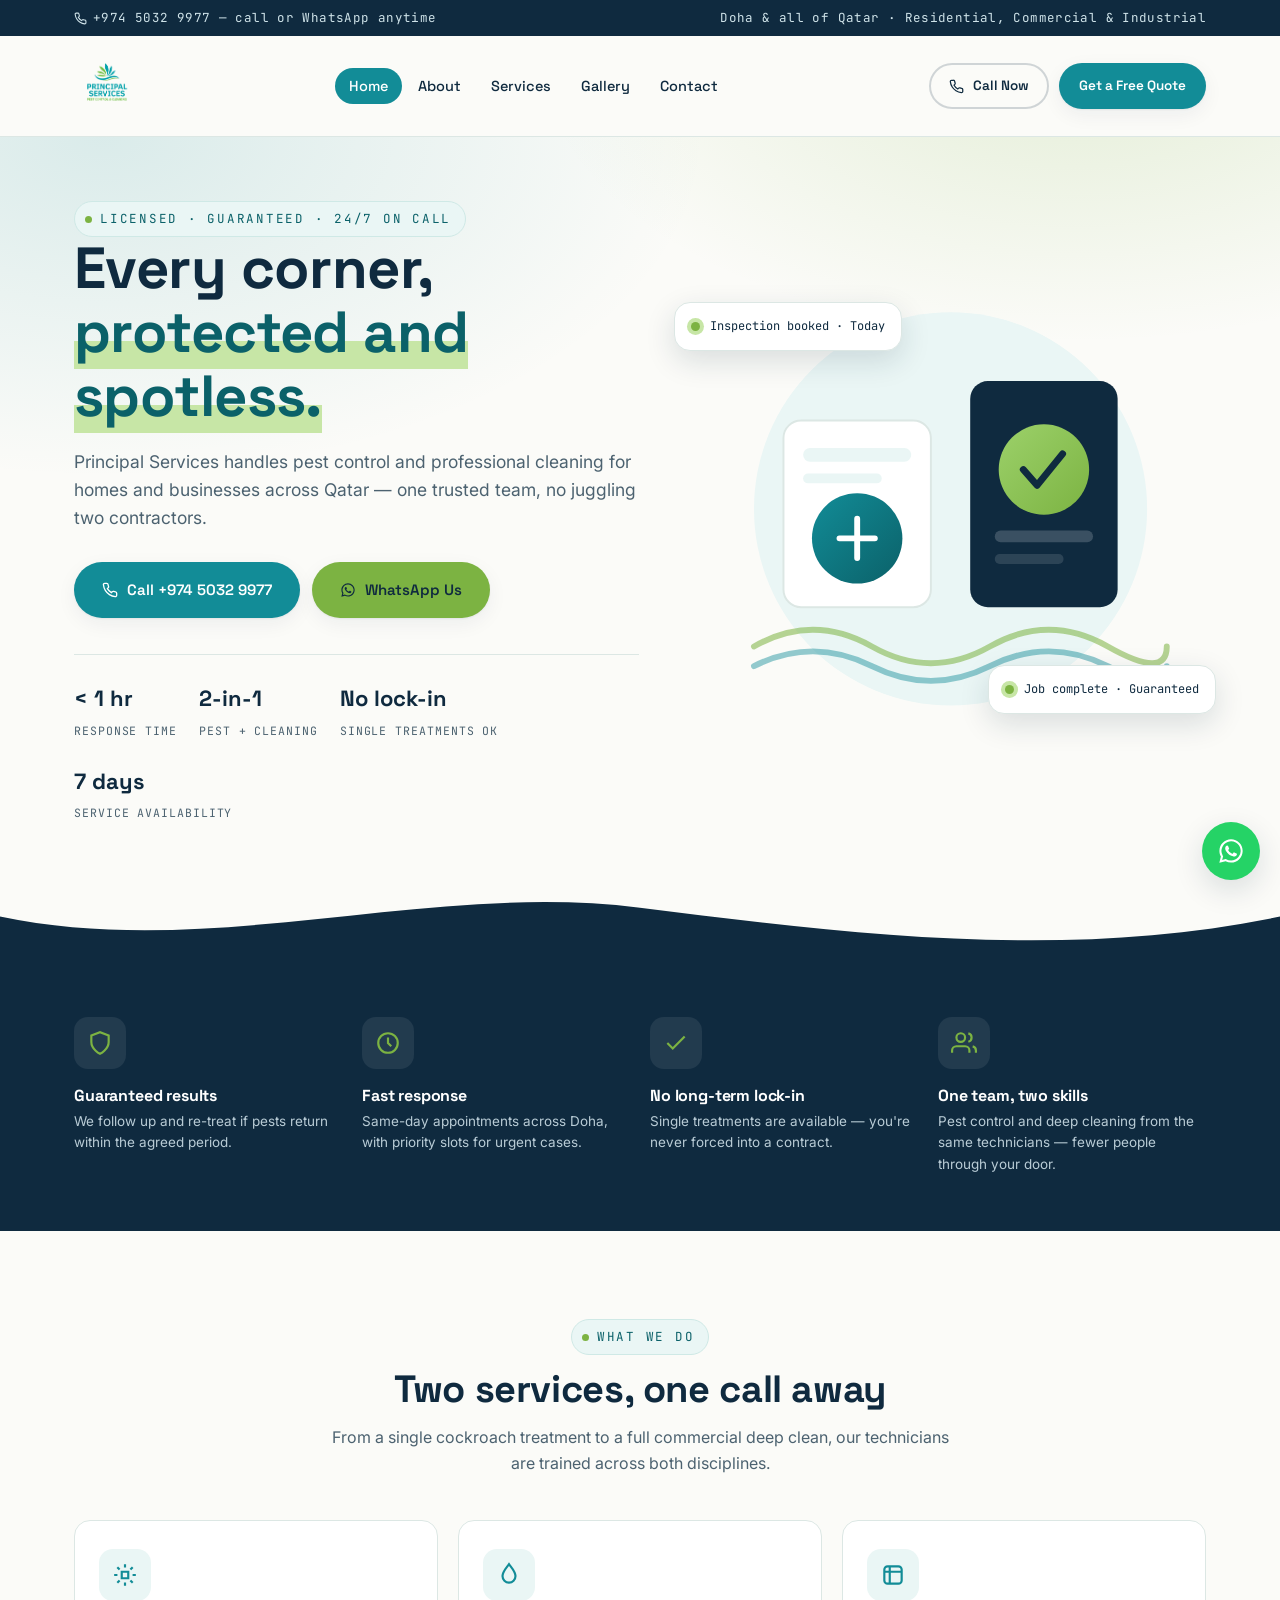
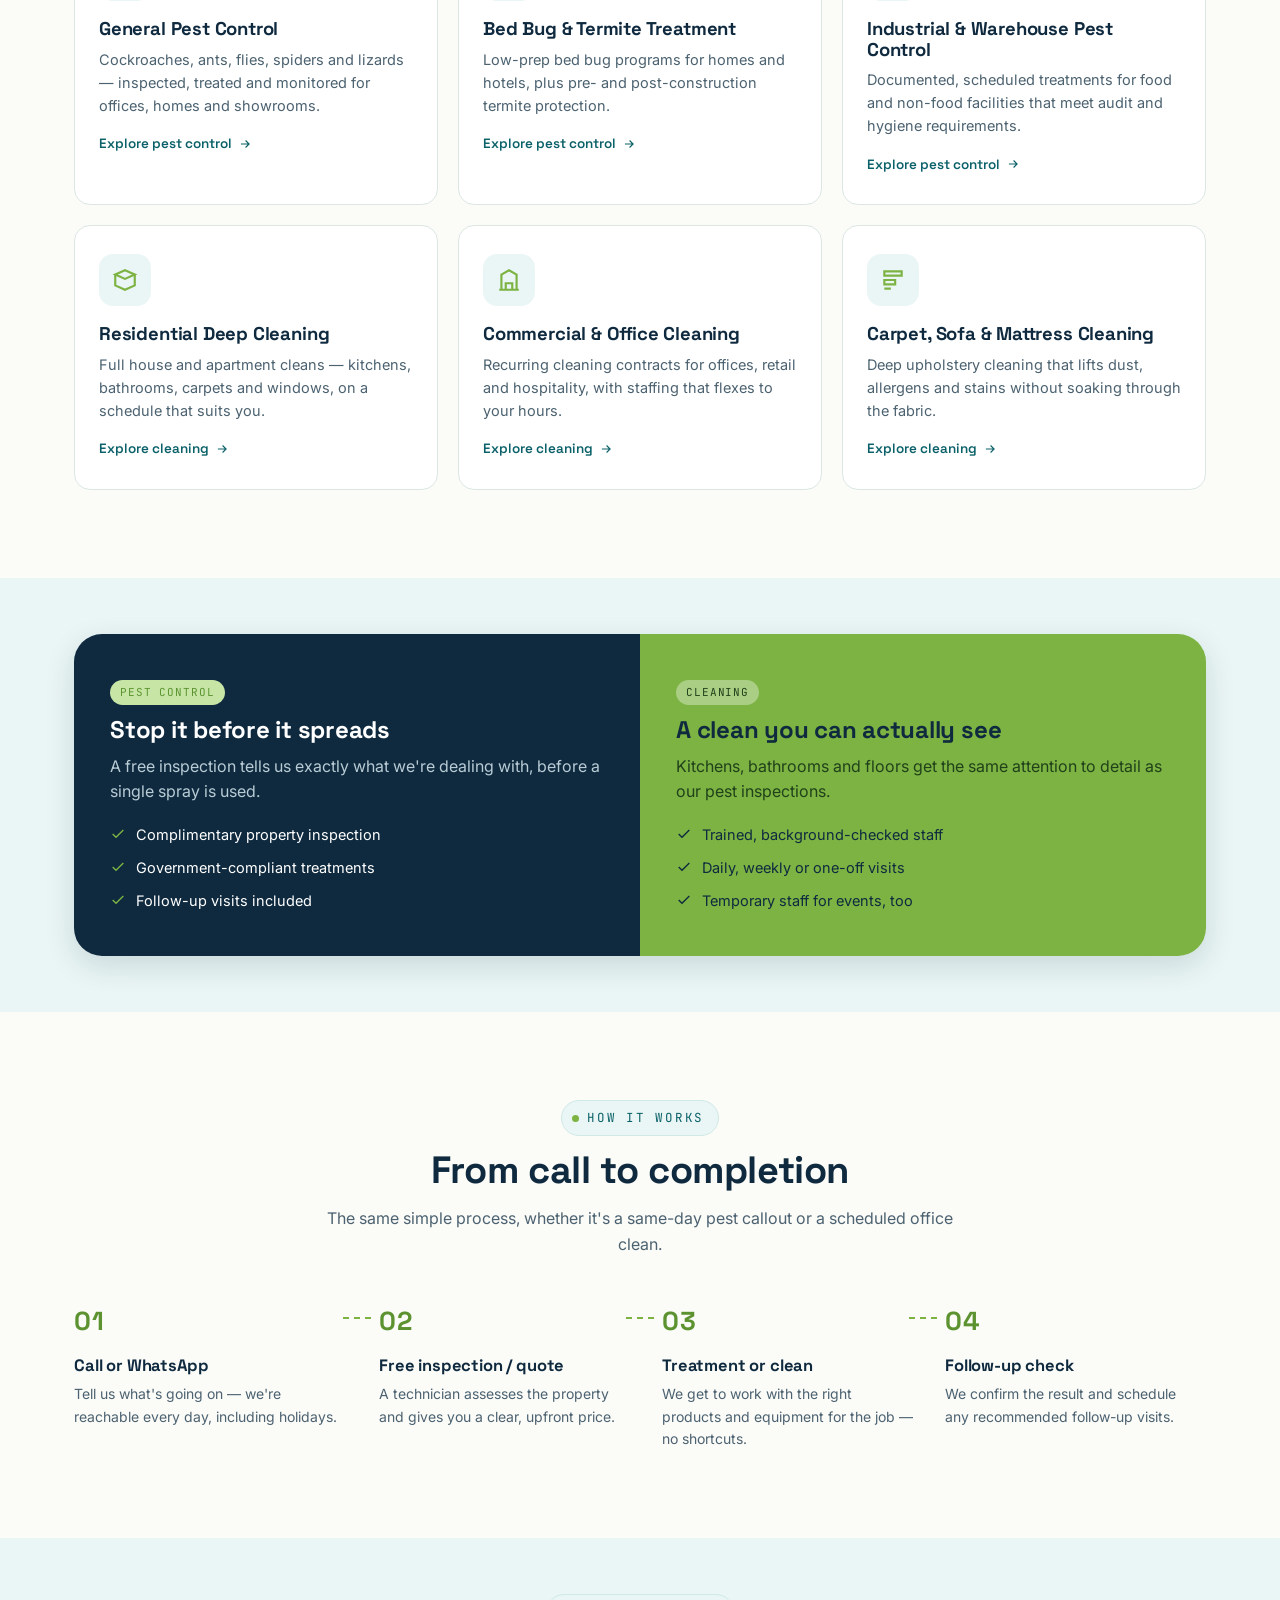
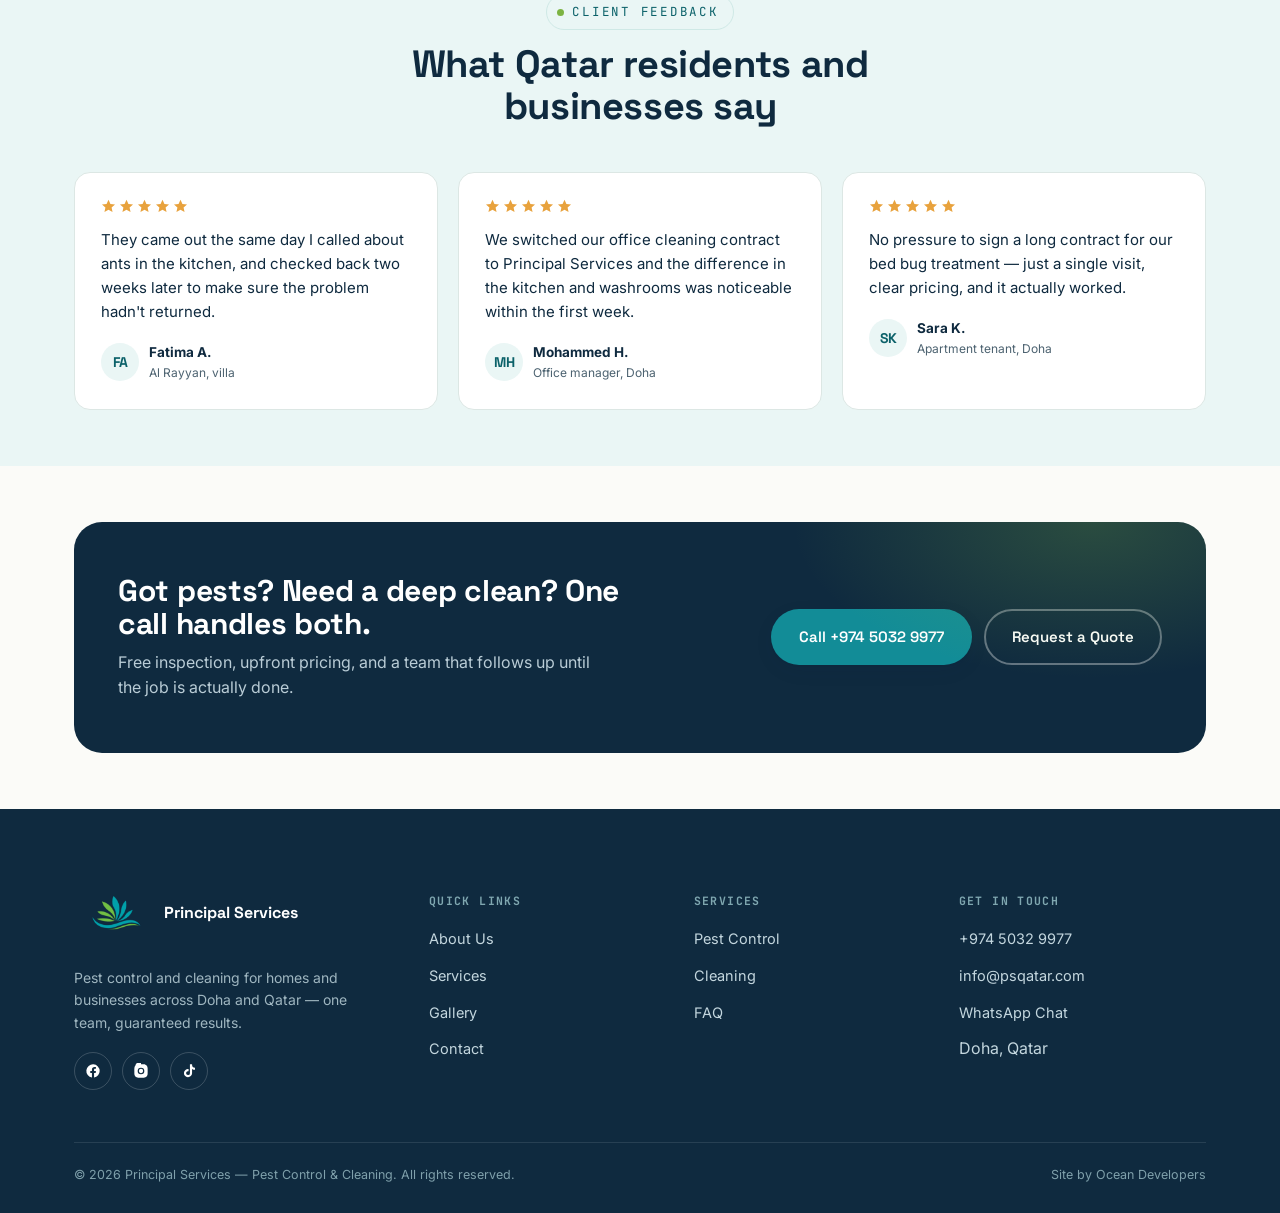
==== index.html @ 766cf4c3 "Add files via upload" ====
<!DOCTYPE html>
<html lang="en">
<head>
<meta charset="UTF-8">
<meta name="viewport" content="width=device-width, initial-scale=1.0">
<title>Principal Services | Pest Control &amp; Cleaning in Qatar</title>
<meta name="description" content="Principal Services provides guaranteed pest control and professional cleaning for homes and businesses across Doha and Qatar. Call +974 5032 9977.">
<link rel="icon" href="favicon-64.png" type="image/png">
<link rel="preconnect" href="https://fonts.googleapis.com">
<link rel="preconnect" href="https://fonts.gstatic.com" crossorigin>
<link href="https://fonts.googleapis.com/css2?family=Space+Grotesk:wght@500;600;700&family=Inter:wght@400;500;600&family=JetBrains+Mono:wght@400;500&display=swap" rel="stylesheet">
<link rel="stylesheet" href="style.css">
</head>
<body>

<!-- ===================== HEADER ===================== -->
<header class="site-header">
  <div class="topbar">
    <div class="wrap">
      <a href="tel:+97450329977">
        <svg width="13" height="13" viewBox="0 0 24 24" fill="none" stroke="currentColor" stroke-width="2"><path d="M22 16.92v3a2 2 0 0 1-2.18 2 19.79 19.79 0 0 1-8.63-3.07 19.5 19.5 0 0 1-6-6 19.79 19.79 0 0 1-3.07-8.67A2 2 0 0 1 4.11 2h3a2 2 0 0 1 2 1.72c.127.96.362 1.903.7 2.81a2 2 0 0 1-.45 2.11L8.09 9.91a16 16 0 0 0 6 6l1.27-1.27a2 2 0 0 1 2.11-.45c.907.338 1.85.573 2.81.7A2 2 0 0 1 22 16.92z"/></svg>
        +974 5032 9977 — call or WhatsApp anytime
      </a>
      <span class="topbar-hide-mobile">Doha &amp; all of Qatar · Residential, Commercial &amp; Industrial</span>
    </div>
  </div>
  <nav class="wrap nav">
    <a href="index.html" class="brand">
      <img src="ps_logo_trimmed.png" alt="Principal Services logo">
    </a>
    <ul class="nav-links">
      <li><a href="index.html" data-page="index.html">Home</a></li>
      <li><a href="about.html" data-page="about.html">About</a></li>
      <li><a href="services.html" data-page="services.html">Services</a></li>
      <li><a href="gallery.html" data-page="gallery.html">Gallery</a></li>
      <li><a href="contact.html" data-page="contact.html">Contact</a></li>
    </ul>
    <div class="nav-cta">
      <a href="tel:+97450329977" class="btn btn-ghost btn-sm nav-call" aria-label="Call Principal Services">
        <svg width="15" height="15" viewBox="0 0 24 24" fill="none" stroke="currentColor" stroke-width="2"><path d="M22 16.92v3a2 2 0 0 1-2.18 2 19.79 19.79 0 0 1-8.63-3.07 19.5 19.5 0 0 1-6-6 19.79 19.79 0 0 1-3.07-8.67A2 2 0 0 1 4.11 2h3a2 2 0 0 1 2 1.72c.127.96.362 1.903.7 2.81a2 2 0 0 1-.45 2.11L8.09 9.91a16 16 0 0 0 6 6l1.27-1.27a2 2 0 0 1 2.11-.45c.907.338 1.85.573 2.81.7A2 2 0 0 1 22 16.92z"/></svg>
        <span class="hide-mobile">Call Now</span>
      </a>
      <a href="contact.html" class="btn btn-primary btn-sm nav-quote">Get a Free Quote</a>
      <button class="nav-toggle" aria-label="Toggle menu" aria-expanded="false"><span></span></button>
    </div>
  </nav>
</header>

<!-- ===================== HERO ===================== -->
<section class="hero">
  <div class="wrap hero-grid">
    <div>
      <span class="eyebrow">Licensed · Guaranteed · 24/7 On Call</span>
      <h1>Every corner, <em>protected and spotless.</em></h1>
      <p class="hero-sub">Principal Services handles pest control and professional cleaning for homes and businesses across Qatar — one trusted team, no juggling two contractors.</p>
      <div class="hero-actions">
        <a href="tel:+97450329977" class="btn btn-primary">
          <svg width="16" height="16" viewBox="0 0 24 24" fill="none" stroke="currentColor" stroke-width="2"><path d="M22 16.92v3a2 2 0 0 1-2.18 2 19.79 19.79 0 0 1-8.63-3.07 19.5 19.5 0 0 1-6-6 19.79 19.79 0 0 1-3.07-8.67A2 2 0 0 1 4.11 2h3a2 2 0 0 1 2 1.72c.127.96.362 1.903.7 2.81a2 2 0 0 1-.45 2.11L8.09 9.91a16 16 0 0 0 6 6l1.27-1.27a2 2 0 0 1 2.11-.45c.907.338 1.85.573 2.81.7A2 2 0 0 1 22 16.92z"/></svg>
          Call +974 5032 9977
        </a>
        <a href="https://wa.me/97450329977" target="_blank" rel="noopener" class="btn btn-leaf">
          <svg width="16" height="16" viewBox="0 0 24 24" fill="currentColor"><path d="M12.04 2c-5.5 0-9.96 4.46-9.96 9.96 0 1.76.46 3.4 1.27 4.83L2 22l5.36-1.31a9.9 9.9 0 0 0 4.68 1.19h.01c5.5 0 9.96-4.46 9.96-9.96S17.54 2 12.04 2zm0 18.19h-.01a8.2 8.2 0 0 1-4.19-1.15l-.3-.18-3.12.76.83-3.04-.2-.31a8.22 8.22 0 1 1 6.99 3.92zm4.5-6.16c-.25-.12-1.46-.72-1.68-.8-.23-.08-.39-.12-.56.12-.16.25-.64.8-.78.96-.14.16-.29.18-.53.06-.25-.12-1.04-.38-1.98-1.22-.73-.65-1.23-1.46-1.37-1.7-.14-.25-.02-.38.11-.5.11-.11.25-.29.37-.43.12-.15.16-.25.25-.41.08-.16.04-.31-.02-.43-.06-.12-.56-1.35-.77-1.85-.2-.48-.41-.42-.56-.43-.14-.01-.31-.01-.47-.01a.9.9 0 0 0-.66.31c-.22.25-.86.85-.86 2.07s.89 2.4 1.01 2.57c.12.16 1.75 2.67 4.24 3.74.59.26 1.05.41 1.41.52.59.19 1.13.16 1.56.1.48-.07 1.46-.6 1.66-1.17.21-.58.21-1.08.15-1.18-.06-.1-.23-.16-.48-.28z"/></svg>
          WhatsApp Us
        </a>
      </div>
      <div class="hero-trust">
        <div><b>&lt; 1 hr</b><span>Response time</span></div>
        <div><b>2-in-1</b><span>Pest + Cleaning</span></div>
        <div><b>No lock-in</b><span>Single treatments ok</span></div>
        <div><b>7 days</b><span>Service availability</span></div>
      </div>
    </div>

    <div class="hero-art">
      <div class="hero-tag hero-tag-1"><span class="dot"></span> Inspection booked · Today</div>
      <div class="hero-tag hero-tag-2"><span class="dot"></span> Job complete · Guaranteed</div>
      <svg viewBox="0 0 520 480" width="100%" height="auto" role="img" aria-label="Illustration of pest control and cleaning coverage">
        <defs>
          <linearGradient id="gA" x1="0" y1="0" x2="1" y2="1">
            <stop offset="0" stop-color="#128C97"/><stop offset="1" stop-color="#0B6169"/>
          </linearGradient>
          <linearGradient id="gB" x1="0" y1="0" x2="1" y2="1">
            <stop offset="0" stop-color="#9CD16A"/><stop offset="1" stop-color="#7CB342"/>
          </linearGradient>
        </defs>
        <circle cx="260" cy="240" r="200" fill="#EAF6F5"/>
        <rect x="90" y="150" width="150" height="190" rx="18" fill="#FFFFFF" stroke="#DCE7E4" stroke-width="2"/>
        <rect x="110" y="178" width="110" height="14" rx="7" fill="#EAF6F5"/>
        <rect x="110" y="204" width="80" height="10" rx="5" fill="#EAF6F5"/>
        <circle cx="165" cy="270" r="46" fill="url(#gA)"/>
        <path d="M165 250 v40 M147 270 h36" stroke="#fff" stroke-width="6" stroke-linecap="round"/>
        <rect x="280" y="110" width="150" height="230" rx="18" fill="#0F2A3F"/>
        <circle cx="355" cy="200" r="46" fill="url(#gB)"/>
        <path d="M334 200 l14 16 26 -32" stroke="#0F2A3F" stroke-width="7" fill="none" stroke-linecap="round" stroke-linejoin="round"/>
        <rect x="305" y="262" width="100" height="12" rx="6" fill="rgba(255,255,255,.18)"/>
        <rect x="305" y="286" width="70" height="10" rx="5" fill="rgba(255,255,255,.12)"/>
        <path d="M60 380 q60 -34 120 0 t120 0 t120 0 t60 0" fill="none" stroke="#7CB342" stroke-width="6" stroke-linecap="round" opacity=".55"/>
        <path d="M60 400 q60 -30 120 0 t120 0 t120 0 t60 0" fill="none" stroke="#128C97" stroke-width="6" stroke-linecap="round" opacity=".45"/>
      </svg>
    </div>
  </div>

  <div class="wave" style="margin-top:56px;">
    <svg viewBox="0 0 1440 90" preserveAspectRatio="none"><path d="M0,40 C240,90 480,0 720,30 C960,60 1200,90 1440,40 L1440,90 L0,90 Z" fill="#0F2A3F"></path></svg>
  </div>
</section>

<!-- ===================== WHY CHOOSE US ===================== -->
<section class="section--tight" style="background:var(--navy); color:#fff;">
  <div class="wrap">
    <div class="grid grid-4">
      <div>
        <div class="card-icon" style="background:rgba(255,255,255,.08);">
          <svg width="24" height="24" viewBox="0 0 24 24" fill="none" stroke="#7CB342" stroke-width="2"><path d="M12 22s8-4 8-11V5l-8-3-8 3v6c0 7 8 11 8 11z"/></svg>
        </div>
        <h4 style="font-family:var(--f-display); font-size:16px; margin-bottom:6px;">Guaranteed results</h4>
        <p style="font-size:13.5px; color:#B9CCD6;">We follow up and re-treat if pests return within the agreed period.</p>
      </div>
      <div>
        <div class="card-icon" style="background:rgba(255,255,255,.08);">
          <svg width="24" height="24" viewBox="0 0 24 24" fill="none" stroke="#7CB342" stroke-width="2"><circle cx="12" cy="12" r="9"/><path d="M12 7v5l3 3"/></svg>
        </div>
        <h4 style="font-family:var(--f-display); font-size:16px; margin-bottom:6px;">Fast response</h4>
        <p style="font-size:13.5px; color:#B9CCD6;">Same-day appointments across Doha, with priority slots for urgent cases.</p>
      </div>
      <div>
        <div class="card-icon" style="background:rgba(255,255,255,.08);">
          <svg width="24" height="24" viewBox="0 0 24 24" fill="none" stroke="#7CB342" stroke-width="2"><path d="M20 6L9 17l-5-5"/></svg>
        </div>
        <h4 style="font-family:var(--f-display); font-size:16px; margin-bottom:6px;">No long-term lock-in</h4>
        <p style="font-size:13.5px; color:#B9CCD6;">Single treatments are available — you're never forced into a contract.</p>
      </div>
      <div>
        <div class="card-icon" style="background:rgba(255,255,255,.08);">
          <svg width="24" height="24" viewBox="0 0 24 24" fill="none" stroke="#7CB342" stroke-width="2"><path d="M17 21v-2a4 4 0 0 0-4-4H5a4 4 0 0 0-4 4v2"/><circle cx="9" cy="7" r="4"/><path d="M23 21v-2a4 4 0 0 0-3-3.87"/><path d="M16 3.13a4 4 0 0 1 0 7.75"/></svg>
        </div>
        <h4 style="font-family:var(--f-display); font-size:16px; margin-bottom:6px;">One team, two skills</h4>
        <p style="font-size:13.5px; color:#B9CCD6;">Pest control and deep cleaning from the same technicians — fewer people through your door.</p>
      </div>
    </div>
  </div>
</section>

<!-- ===================== SERVICES PREVIEW ===================== -->
<section class="section" id="services">
  <div class="wrap">
    <div class="section-head center">
      <span class="eyebrow">What we do</span>
      <h2>Two services, one call away</h2>
      <p>From a single cockroach treatment to a full commercial deep clean, our technicians are trained across both disciplines.</p>
    </div>

    <div class="grid grid-3">
      <div class="card">
        <div class="card-icon"><svg viewBox="0 0 24 24" fill="none" stroke="#128C97" stroke-width="2"><path d="M9 9h6v6H9z"/><path d="M12 2v3M12 19v3M2 12h3M19 12h3M4.9 4.9l2.1 2.1M17 17l2.1 2.1M19.1 4.9 17 7M7 17l-2.1 2.1"/></svg></div>
        <h3>General Pest Control</h3>
        <p>Cockroaches, ants, flies, spiders and lizards — inspected, treated and monitored for offices, homes and showrooms.</p>
        <a class="card-link" href="services.html#pest">Explore pest control <svg viewBox="0 0 24 24" fill="none" stroke="currentColor" stroke-width="2"><path d="M5 12h14M13 6l6 6-6 6"/></svg></a>
      </div>
      <div class="card">
        <div class="card-icon"><svg viewBox="0 0 24 24" fill="none" stroke="#128C97" stroke-width="2"><path d="M12 2c-3 4-6 7-6 11a6 6 0 0 0 12 0c0-4-3-7-6-11z"/></svg></div>
        <h3>Bed Bug &amp; Termite Treatment</h3>
        <p>Low-prep bed bug programs for homes and hotels, plus pre- and post-construction termite protection.</p>
        <a class="card-link" href="services.html#pest">Explore pest control <svg viewBox="0 0 24 24" fill="none" stroke="currentColor" stroke-width="2"><path d="M5 12h14M13 6l6 6-6 6"/></svg></a>
      </div>
      <div class="card">
        <div class="card-icon"><svg viewBox="0 0 24 24" fill="none" stroke="#128C97" stroke-width="2"><rect x="4" y="4" width="16" height="16" rx="3"/><path d="M9 4v16M4 9h16"/></svg></div>
        <h3>Industrial &amp; Warehouse Pest Control</h3>
        <p>Documented, scheduled treatments for food and non-food facilities that meet audit and hygiene requirements.</p>
        <a class="card-link" href="services.html#pest">Explore pest control <svg viewBox="0 0 24 24" fill="none" stroke="currentColor" stroke-width="2"><path d="M5 12h14M13 6l6 6-6 6"/></svg></a>
      </div>
      <div class="card">
        <div class="card-icon"><svg viewBox="0 0 24 24" fill="none" stroke="#7CB342" stroke-width="2"><path d="M3 7l9-4 9 4-9 4-9-4z"/><path d="M3 7v10l9 4 9-4V7"/></svg></div>
        <h3>Residential Deep Cleaning</h3>
        <p>Full house and apartment cleans — kitchens, bathrooms, carpets and windows, on a schedule that suits you.</p>
        <a class="card-link" href="services.html#clean">Explore cleaning <svg viewBox="0 0 24 24" fill="none" stroke="currentColor" stroke-width="2"><path d="M5 12h14M13 6l6 6-6 6"/></svg></a>
      </div>
      <div class="card">
        <div class="card-icon"><svg viewBox="0 0 24 24" fill="none" stroke="#7CB342" stroke-width="2"><path d="M3 21h18M5 21V7l7-4 7 4v14M9 21v-6h6v6"/></svg></div>
        <h3>Commercial &amp; Office Cleaning</h3>
        <p>Recurring cleaning contracts for offices, retail and hospitality, with staffing that flexes to your hours.</p>
        <a class="card-link" href="services.html#clean">Explore cleaning <svg viewBox="0 0 24 24" fill="none" stroke="currentColor" stroke-width="2"><path d="M5 12h14M13 6l6 6-6 6"/></svg></a>
      </div>
      <div class="card">
        <div class="card-icon"><svg viewBox="0 0 24 24" fill="none" stroke="#7CB342" stroke-width="2"><path d="M4 4h16v4H4zM4 12h10v4H4zM4 20h6"/></svg></div>
        <h3>Carpet, Sofa &amp; Mattress Cleaning</h3>
        <p>Deep upholstery cleaning that lifts dust, allergens and stains without soaking through the fabric.</p>
        <a class="card-link" href="services.html#clean">Explore cleaning <svg viewBox="0 0 24 24" fill="none" stroke="currentColor" stroke-width="2"><path d="M5 12h14M13 6l6 6-6 6"/></svg></a>
      </div>
    </div>
  </div>
</section>

<!-- ===================== DUALITY BLOCK ===================== -->
<section class="section--tight" style="background:var(--mist);">
  <div class="wrap">
    <div class="duality">
      <div class="d-pest">
        <span class="pill">Pest control</span>
        <h3>Stop it before it spreads</h3>
        <p>A free inspection tells us exactly what we're dealing with, before a single spray is used.</p>
        <ul>
          <li><svg viewBox="0 0 24 24" fill="none" stroke="#7CB342" stroke-width="2"><path d="M20 6L9 17l-5-5"/></svg> Complimentary property inspection</li>
          <li><svg viewBox="0 0 24 24" fill="none" stroke="#7CB342" stroke-width="2"><path d="M20 6L9 17l-5-5"/></svg> Government-compliant treatments</li>
          <li><svg viewBox="0 0 24 24" fill="none" stroke="#7CB342" stroke-width="2"><path d="M20 6L9 17l-5-5"/></svg> Follow-up visits included</li>
        </ul>
      </div>
      <div class="d-clean">
        <span class="pill pill--teal" style="background:rgba(255,255,255,.35); color:#20411A;">Cleaning</span>
        <h3>A clean you can actually see</h3>
        <p>Kitchens, bathrooms and floors get the same attention to detail as our pest inspections.</p>
        <ul>
          <li><svg viewBox="0 0 24 24" fill="none" stroke="#0F2A3F" stroke-width="2"><path d="M20 6L9 17l-5-5"/></svg> Trained, background-checked staff</li>
          <li><svg viewBox="0 0 24 24" fill="none" stroke="#0F2A3F" stroke-width="2"><path d="M20 6L9 17l-5-5"/></svg> Daily, weekly or one-off visits</li>
          <li><svg viewBox="0 0 24 24" fill="none" stroke="#0F2A3F" stroke-width="2"><path d="M20 6L9 17l-5-5"/></svg> Temporary staff for events, too</li>
        </ul>
      </div>
    </div>
  </div>
</section>

<!-- ===================== HOW IT WORKS ===================== -->
<section class="section">
  <div class="wrap">
    <div class="section-head center">
      <span class="eyebrow">How it works</span>
      <h2>From call to completion</h2>
      <p>The same simple process, whether it's a same-day pest callout or a scheduled office clean.</p>
    </div>
    <div class="process-row process">
      <div class="step">
        <div class="step-num"></div>
        <h4>Call or WhatsApp</h4>
        <p>Tell us what's going on — we're reachable every day, including holidays.</p>
      </div>
      <div class="step">
        <div class="step-num"></div>
        <h4>Free inspection / quote</h4>
        <p>A technician assesses the property and gives you a clear, upfront price.</p>
      </div>
      <div class="step">
        <div class="step-num"></div>
        <h4>Treatment or clean</h4>
        <p>We get to work with the right products and equipment for the job — no shortcuts.</p>
      </div>
      <div class="step">
        <div class="step-num"></div>
        <h4>Follow-up check</h4>
        <p>We confirm the result and schedule any recommended follow-up visits.</p>
      </div>
    </div>
  </div>
</section>

<!-- ===================== TESTIMONIALS ===================== -->
<section class="section--tight" style="background:var(--mist);">
  <div class="wrap">
    <div class="section-head center">
      <span class="eyebrow">Client feedback</span>
      <h2>What Qatar residents and businesses say</h2>
    </div>
    <div class="grid grid-3">
      <div class="t-card">
        <div class="t-stars">
          <svg viewBox="0 0 20 20"><path d="M10 1l2.6 5.6 6.1.6-4.6 4.1 1.3 6-5.4-3.1-5.4 3.1 1.3-6L1.3 7.2l6.1-.6z"/></svg>
          <svg viewBox="0 0 20 20"><path d="M10 1l2.6 5.6 6.1.6-4.6 4.1 1.3 6-5.4-3.1-5.4 3.1 1.3-6L1.3 7.2l6.1-.6z"/></svg>
          <svg viewBox="0 0 20 20"><path d="M10 1l2.6 5.6 6.1.6-4.6 4.1 1.3 6-5.4-3.1-5.4 3.1 1.3-6L1.3 7.2l6.1-.6z"/></svg>
          <svg viewBox="0 0 20 20"><path d="M10 1l2.6 5.6 6.1.6-4.6 4.1 1.3 6-5.4-3.1-5.4 3.1 1.3-6L1.3 7.2l6.1-.6z"/></svg>
          <svg viewBox="0 0 20 20"><path d="M10 1l2.6 5.6 6.1.6-4.6 4.1 1.3 6-5.4-3.1-5.4 3.1 1.3-6L1.3 7.2l6.1-.6z"/></svg>
        </div>
        <p>They came out the same day I called about ants in the kitchen, and checked back two weeks later to make sure the problem hadn't returned.</p>
        <div class="t-who">
          <div class="t-avatar">FA</div>
          <div><b>Fatima A.</b><span>Al Rayyan, villa</span></div>
        </div>
      </div>
      <div class="t-card">
        <div class="t-stars">
          <svg viewBox="0 0 20 20"><path d="M10 1l2.6 5.6 6.1.6-4.6 4.1 1.3 6-5.4-3.1-5.4 3.1 1.3-6L1.3 7.2l6.1-.6z"/></svg>
          <svg viewBox="0 0 20 20"><path d="M10 1l2.6 5.6 6.1.6-4.6 4.1 1.3 6-5.4-3.1-5.4 3.1 1.3-6L1.3 7.2l6.1-.6z"/></svg>
          <svg viewBox="0 0 20 20"><path d="M10 1l2.6 5.6 6.1.6-4.6 4.1 1.3 6-5.4-3.1-5.4 3.1 1.3-6L1.3 7.2l6.1-.6z"/></svg>
          <svg viewBox="0 0 20 20"><path d="M10 1l2.6 5.6 6.1.6-4.6 4.1 1.3 6-5.4-3.1-5.4 3.1 1.3-6L1.3 7.2l6.1-.6z"/></svg>
          <svg viewBox="0 0 20 20"><path d="M10 1l2.6 5.6 6.1.6-4.6 4.1 1.3 6-5.4-3.1-5.4 3.1 1.3-6L1.3 7.2l6.1-.6z"/></svg>
        </div>
        <p>We switched our office cleaning contract to Principal Services and the difference in the kitchen and washrooms was noticeable within the first week.</p>
        <div class="t-who">
          <div class="t-avatar">MH</div>
          <div><b>Mohammed H.</b><span>Office manager, Doha</span></div>
        </div>
      </div>
      <div class="t-card">
        <div class="t-stars">
          <svg viewBox="0 0 20 20"><path d="M10 1l2.6 5.6 6.1.6-4.6 4.1 1.3 6-5.4-3.1-5.4 3.1 1.3-6L1.3 7.2l6.1-.6z"/></svg>
          <svg viewBox="0 0 20 20"><path d="M10 1l2.6 5.6 6.1.6-4.6 4.1 1.3 6-5.4-3.1-5.4 3.1 1.3-6L1.3 7.2l6.1-.6z"/></svg>
          <svg viewBox="0 0 20 20"><path d="M10 1l2.6 5.6 6.1.6-4.6 4.1 1.3 6-5.4-3.1-5.4 3.1 1.3-6L1.3 7.2l6.1-.6z"/></svg>
          <svg viewBox="0 0 20 20"><path d="M10 1l2.6 5.6 6.1.6-4.6 4.1 1.3 6-5.4-3.1-5.4 3.1 1.3-6L1.3 7.2l6.1-.6z"/></svg>
          <svg viewBox="0 0 20 20"><path d="M10 1l2.6 5.6 6.1.6-4.6 4.1 1.3 6-5.4-3.1-5.4 3.1 1.3-6L1.3 7.2l6.1-.6z"/></svg>
        </div>
        <p>No pressure to sign a long contract for our bed bug treatment — just a single visit, clear pricing, and it actually worked.</p>
        <div class="t-who">
          <div class="t-avatar">SK</div>
          <div><b>Sara K.</b><span>Apartment tenant, Doha</span></div>
        </div>
      </div>
    </div>
  </div>
</section>

<!-- ===================== CTA BAND ===================== -->
<section class="section--tight">
  <div class="wrap">
    <div class="cta-band">
      <div>
        <h3>Got pests? Need a deep clean? One call handles both.</h3>
        <p>Free inspection, upfront pricing, and a team that follows up until the job is actually done.</p>
      </div>
      <div class="actions">
        <a href="tel:+97450329977" class="btn btn-primary">Call +974 5032 9977</a>
        <a href="contact.html" class="btn btn-ghost-light">Request a Quote</a>
      </div>
    </div>
  </div>
</section>

<!-- ===================== FOOTER ===================== -->
<footer class="site-footer">
  <div class="wrap">
    <div class="footer-grid">
      <div>
        <div class="footer-brand">
          <img src="ps_icon.png" alt="">
          <b>Principal Services</b>
        </div>
        <p>Pest control and cleaning for homes and businesses across Doha and Qatar — one team, guaranteed results.</p>
        <div class="footer-socials">
          <a href="#" aria-label="Facebook"><svg viewBox="0 0 24 24" fill="#fff"><path d="M22 12a10 10 0 1 0-11.6 9.9v-7H7.9V12h2.5V9.8c0-2.5 1.5-3.9 3.8-3.9 1.1 0 2.2.2 2.2.2v2.4h-1.2c-1.2 0-1.6.8-1.6 1.6V12h2.8l-.4 2.9h-2.4v7A10 10 0 0 0 22 12z"/></svg></a>
          <a href="#" aria-label="Instagram"><svg viewBox="0 0 24 24" fill="#fff"><path d="M12 2c2.7 0 3.05.01 4.12.06 1.06.05 1.79.22 2.43.47a4.9 4.9 0 0 1 1.77 1.15 4.9 4.9 0 0 1 1.15 1.77c.25.64.42 1.37.47 2.43.05 1.07.06 1.42.06 4.12s-.01 3.05-.06 4.12c-.05 1.06-.22 1.79-.47 2.43a4.9 4.9 0 0 1-1.15 1.77 4.9 4.9 0 0 1-1.77 1.15c-.64.25-1.37.42-2.43.47-1.07.05-1.42.06-4.12.06s-3.05-.01-4.12-.06c-1.06-.05-1.79-.22-2.43-.47a4.9 4.9 0 0 1-1.77-1.15 4.9 4.9 0 0 1-1.15-1.77c-.25-.64-.42-1.37-.47-2.43C2.01 15.05 2 14.7 2 12s.01-3.05.06-4.12c.05-1.06.22-1.79.47-2.43a4.9 4.9 0 0 1 1.15-1.77A4.9 4.9 0 0 1 5.45.53c.64-.25 1.37-.42 2.43-.47C8.95.01 9.3 0 12 0zm0 5a5 5 0 1 0 0 10 5 5 0 0 0 0-10zm0 8.2a3.2 3.2 0 1 1 0-6.4 3.2 3.2 0 0 1 0 6.4zm5.2-8.4a1.17 1.17 0 1 1 0-2.34 1.17 1.17 0 0 1 0 2.34z"/></svg></a>
          <a href="#" aria-label="TikTok"><svg viewBox="0 0 24 24" fill="#fff"><path d="M16.6 2h-3.2v13.2a2.9 2.9 0 1 1-2.06-2.78V9.15a6.1 6.1 0 1 0 5.26 6.05V8.9a7.6 7.6 0 0 0 4.4 1.4V7.1a4.4 4.4 0 0 1-4.4-4.4z"/></svg></a>
        </div>
      </div>
      <div>
        <h5>Quick Links</h5>
        <ul>
          <li><a href="about.html">About Us</a></li>
          <li><a href="services.html">Services</a></li>
          <li><a href="gallery.html">Gallery</a></li>
          <li><a href="contact.html">Contact</a></li>
        </ul>
      </div>
      <div>
        <h5>Services</h5>
        <ul>
          <li><a href="services.html#pest">Pest Control</a></li>
          <li><a href="services.html#clean">Cleaning</a></li>
          <li><a href="services.html#faq">FAQ</a></li>
        </ul>
      </div>
      <div>
        <h5>Get In Touch</h5>
        <ul>
          <li><a href="tel:+97450329977">+974 5032 9977</a></li>
          <li><a href="mailto:info@psqatar.com">info@psqatar.com</a></li>
          <li><a href="https://wa.me/97450329977" target="_blank" rel="noopener">WhatsApp Chat</a></li>
          <li><span>Doha, Qatar</span></li>
        </ul>
      </div>
    </div>
    <div class="footer-bottom">
      <span>© <span id="year"></span> Principal Services — Pest Control &amp; Cleaning. All rights reserved.</span>
      <span>Site by Ocean Developers</span>
    </div>
  </div>
</footer>

<a href="https://wa.me/97450329977" class="wa-float" target="_blank" rel="noopener" aria-label="Chat on WhatsApp">
  <svg viewBox="0 0 24 24"><path d="M12.04 2c-5.5 0-9.96 4.46-9.96 9.96 0 1.76.46 3.4 1.27 4.83L2 22l5.36-1.31a9.9 9.9 0 0 0 4.68 1.19h.01c5.5 0 9.96-4.46 9.96-9.96S17.54 2 12.04 2zm0 18.19h-.01a8.2 8.2 0 0 1-4.19-1.15l-.3-.18-3.12.76.83-3.04-.2-.31a8.22 8.22 0 1 1 6.99 3.92zm4.5-6.16c-.25-.12-1.46-.72-1.68-.8-.23-.08-.39-.12-.56.12-.16.25-.64.8-.78.96-.14.16-.29.18-.53.06-.25-.12-1.04-.38-1.98-1.22-.73-.65-1.23-1.46-1.37-1.7-.14-.25-.02-.38.11-.5.11-.11.25-.29.37-.43.12-.15.16-.25.25-.41.08-.16.04-.31-.02-.43-.06-.12-.56-1.35-.77-1.85-.2-.48-.41-.42-.56-.43-.14-.01-.31-.01-.47-.01a.9.9 0 0 0-.66.31c-.22.25-.86.85-.86 2.07s.89 2.4 1.01 2.57c.12.16 1.75 2.67 4.24 3.74.59.26 1.05.41 1.41.52.59.19 1.13.16 1.56.1.48-.07 1.46-.6 1.66-1.17.21-.58.21-1.08.15-1.18-.06-.1-.23-.16-.48-.28z"/></svg>
</a>

<script src="main.js"></script>
</body>
</html>
---- style.css ----
/* =========================================================
   PRINCIPAL SERVICES — Pest Control & Cleaning, Qatar
   Design tokens
   ========================================================= */
:root{
  /* --- Color --- */
  --navy:        #0F2A3F;   /* ink / deep panels */
  --navy-soft:   #163C57;
  --teal:        #128C97;   /* primary, from logo */
  --teal-deep:   #0B6169;   /* hover / pressed */
  --leaf:        #7CB342;   /* secondary, from logo */
  --leaf-deep:   #5C9330;
  --leaf-light:  #C7E6A6;
  --mist:        #EAF6F5;   /* tinted section background */
  --paper:       #FBFBF8;   /* base background */
  --line:        #DCE7E4;   /* hairline borders on paper */
  --ink-60:      #4C6270;   /* muted text on paper */
  --white:       #FFFFFF;
  --amber:       #E8A23D;   /* warning / rating stars only */

  /* --- Type --- */
  --f-display: 'Space Grotesk', 'Segoe UI', sans-serif;
  --f-body:    'Inter', 'Segoe UI', sans-serif;
  --f-mono:    'JetBrains Mono', ui-monospace, monospace;

  /* --- Scale & rhythm --- */
  --radius-s: 8px;
  --radius-m: 16px;
  --radius-l: 28px;
  --shadow-1: 0 1px 2px rgba(15,42,63,.06), 0 6px 20px rgba(15,42,63,.06);
  --shadow-2: 0 10px 30px rgba(15,42,63,.14);
  --wrap: 1180px;
}

*,*::before,*::after{ box-sizing:border-box; }
html{ scroll-behavior:smooth; }
body{
  margin:0;
  font-family:var(--f-body);
  color:var(--navy);
  background:var(--paper);
  -webkit-font-smoothing:antialiased;
  line-height:1.6;
}
img{ max-width:100%; display:block; }
a{ color:inherit; text-decoration:none; }
ul{ margin:0; padding:0; list-style:none; }
h1,h2,h3,h4{ font-family:var(--f-display); margin:0; line-height:1.1; letter-spacing:-0.01em; }
p{ margin:0; }
button{ font-family:inherit; cursor:pointer; }
:focus-visible{ outline:3px solid var(--teal); outline-offset:3px; }
@media (prefers-reduced-motion: reduce){
  *{ animation-duration:0.001ms !important; animation-iteration-count:1 !important; transition-duration:0.001ms !important; scroll-behavior:auto !important; }
}

.wrap{ max-width:var(--wrap); margin:0 inline auto; margin-inline:auto; padding-inline:24px; }
.section{ padding-block:88px; }
.section--tight{ padding-block:56px; }
@media (max-width:760px){
  .section{ padding-block:56px; }
  .section--tight{ padding-block:36px; }
}
@media (max-width:400px){
  .wrap{ padding-inline:16px; }
}

/* --- Eyebrow / tag label (inspection-tag motif) --- */
.eyebrow{
  display:inline-flex; align-items:center; gap:8px;
  font-family:var(--f-mono); font-size:12.5px; letter-spacing:.14em; text-transform:uppercase;
  color:var(--teal-deep); background:var(--mist);
  border:1px solid #CFE9E6; border-radius:999px;
  padding:7px 14px 7px 10px;
}
.eyebrow::before{
  content:''; width:7px; height:7px; border-radius:50%; background:var(--leaf); flex:none;
}
.eyebrow--on-dark{ color:var(--leaf-light); background:rgba(255,255,255,.07); border-color:rgba(255,255,255,.16); }
.eyebrow--on-dark::before{ background:var(--leaf-light); }

/* --- Buttons --- */
.btn{
  display:inline-flex; align-items:center; justify-content:center; gap:9px;
  font-family:var(--f-display); font-weight:600; font-size:15px;
  padding:14px 26px; border-radius:999px; border:2px solid transparent;
  transition:transform .15s ease, box-shadow .15s ease, background .15s ease, border-color .15s ease, color .15s ease;
  white-space:nowrap;
}
.btn:hover{ transform:translateY(-2px); }
.btn-primary{ background:var(--teal); color:var(--white); box-shadow:var(--shadow-1); }
.btn-primary:hover{ background:var(--teal-deep); box-shadow:var(--shadow-2); }
.btn-leaf{ background:var(--leaf); color:var(--navy); box-shadow:var(--shadow-1); }
.btn-leaf:hover{ background:var(--leaf-deep); color:var(--white); }
.btn-ghost{ background:transparent; border-color:rgba(15,42,63,.18); color:var(--navy); }
.btn-ghost:hover{ border-color:var(--teal); color:var(--teal-deep); }
.btn-ghost-light{ background:transparent; border-color:rgba(255,255,255,.35); color:var(--white); }
.btn-ghost-light:hover{ border-color:var(--white); background:rgba(255,255,255,.08); }
.btn-sm{ padding:10px 18px; font-size:13.5px; }
.btn-block{ width:100%; }

/* =========================================================
   HEADER
   ========================================================= */
.site-header{
  position:sticky; top:0; z-index:100;
  background:rgba(251,251,248,.9); backdrop-filter:blur(10px);
  border-bottom:1px solid var(--line);
}
.topbar{
  background:var(--navy); color:#CFE3E9;
  font-family:var(--f-mono); font-size:12.5px; letter-spacing:.03em;
}
.topbar .wrap{ display:flex; align-items:center; justify-content:space-between; padding-block:8px; gap:16px; }
.topbar a{ display:inline-flex; align-items:center; gap:6px; }
.topbar a:hover{ color:var(--leaf-light); }
.topbar .topbar-hide-mobile{ display:inline-flex; }
@media (max-width:640px){ .topbar .topbar-hide-mobile{ display:none; } }

.nav{ display:flex; align-items:center; justify-content:space-between; padding-block:10px; gap:20px; }
.brand{ display:flex; align-items:center; gap:10px; flex:none; }
.brand img{ height:80px; width:auto; max-width:none; }
@media (max-width:480px){
  .brand img{ height:60px; }
}
@media (max-width:360px){
  .brand img{ height:52px; }
}
.brand-word{ font-family:var(--f-display); font-weight:700; line-height:1.05; }
.brand-word b{ display:block; font-size:16.5px; color:var(--navy); letter-spacing:-.01em; }
.brand-word span{ display:block; font-family:var(--f-mono); font-size:10.5px; letter-spacing:.13em; text-transform:uppercase; color:var(--leaf-deep); }

.nav-links{ display:flex; align-items:center; gap:2px; }
.nav-links a{
  font-family:var(--f-display); font-weight:500; font-size:14.5px;
  padding:9px 14px; border-radius:999px; color:var(--navy);
  transition:background .15s ease, color .15s ease;
}
.nav-links a:hover{ background:var(--mist); color:var(--teal-deep); }
.nav-links a.is-active{ background:var(--teal); color:var(--white); }

.nav-cta{ display:flex; align-items:center; gap:10px; flex:none; }
.nav-toggle{
  display:none; background:none; border:2px solid var(--line); border-radius:10px;
  width:44px; height:40px; align-items:center; justify-content:center; flex:none;
}
.nav-toggle span, .nav-toggle span::before, .nav-toggle span::after{
  content:''; display:block; width:20px; height:2px; background:var(--navy); position:relative; transition:.2s;
}
.nav-toggle span::before{ position:absolute; top:-6px; }
.nav-toggle span::after{ position:absolute; top:6px; }

@media (max-width:920px){
  .nav-links{
    position:fixed; top:var(--header-h, 96px); left:0; right:0; bottom:auto; height:0; overflow:hidden;
    flex-direction:column; align-items:stretch; gap:0; background:var(--paper);
    transition:height .25s ease; padding-inline:24px;
  }
  .nav-links.is-open{ height:calc(100dvh - var(--header-h, 96px)); overflow:auto; padding-top:14px; border-top:1px solid var(--line); }
  .nav-links a{ padding:14px 10px; border-radius:12px; font-size:17px; border-bottom:1px solid var(--line); }
  .nav-cta .btn span.hide-mobile{ display:none; }
  .nav-call{ padding:11px; border-radius:50%; }
  .nav-toggle{ display:flex; }
}

/* Very small phones: keep the header from ever getting crowded — drop the
   secondary quote pill and lean on the call icon + hamburger + WhatsApp float. */
@media (max-width:400px){
  .nav-quote{ display:none; }
}

/* =========================================================
   WAVE DIVIDER — signature motif (from the logo's wave mark)
   ========================================================= */
.wave{ display:block; width:100%; line-height:0; }
.wave svg{ width:100%; height:auto; display:block; }

/* =========================================================
   HERO
   ========================================================= */
.hero{
  position:relative; overflow:hidden;
  background:
    radial-gradient(900px 480px at 84% -10%, rgba(124,179,66,.18), transparent 60%),
    radial-gradient(1100px 620px at 8% 0%, rgba(18,140,151,.14), transparent 55%),
    var(--paper);
  padding-block:64px 0;
}
.hero-grid{ display:grid; grid-template-columns:1.05fr .95fr; gap:56px; align-items:center; }
.hero-kicker{ margin-bottom:20px; }
.hero h1{
  font-size:clamp(34px,4.6vw,58px); font-weight:700; color:var(--navy);
}
.hero h1 em{ font-style:normal; color:var(--teal-deep);
  background:linear-gradient(180deg, transparent 62%, var(--leaf-light) 62%);
}
.hero-sub{ margin-top:20px; max-width:52ch; font-size:17.5px; color:var(--ink-60); }
.hero-actions{ display:flex; flex-wrap:wrap; gap:12px; margin-top:30px; }
.hero-trust{ display:flex; flex-wrap:wrap; gap:22px; margin-top:36px; padding-top:26px; border-top:1px solid var(--line); }
.hero-trust div b{ display:block; font-family:var(--f-display); font-size:22px; color:var(--navy); }
.hero-trust div span{ font-family:var(--f-mono); font-size:11.5px; letter-spacing:.08em; text-transform:uppercase; color:var(--ink-60); }

.hero-art{ position:relative; }
.hero-tag{
  position:absolute; z-index:3; background:var(--white); border:1px solid var(--line);
  border-radius:var(--radius-m); box-shadow:var(--shadow-2); padding:14px 16px;
  font-family:var(--f-mono); font-size:12px; display:flex; align-items:center; gap:10px;
}
.hero-tag .dot{ width:9px; height:9px; border-radius:50%; background:var(--leaf); flex:none; box-shadow:0 0 0 4px var(--leaf-light); }
.hero-tag-1{ top:6%; left:-4%; }
.hero-tag-2{ bottom:8%; right:-2%; }
@media (max-width:920px){ .hero-tag{ display:none; } }

@media (max-width:920px){
  .hero-grid{ grid-template-columns:1fr; }
  .hero{ padding-block:36px 0; }
}

/* =========================================================
   SECTION HEADERS
   ========================================================= */
.section-head{ max-width:640px; margin-bottom:44px; }
.section-head.center{ margin-inline:auto; text-align:center; }
.section-head h2{ font-size:clamp(26px,3.2vw,38px); margin-top:14px; }
.section-head p{ margin-top:14px; color:var(--ink-60); font-size:16px; }

/* =========================================================
   CARDS — services
   ========================================================= */
.grid{ display:grid; gap:20px; }
.grid-3{ grid-template-columns:repeat(3,1fr); }
.grid-2{ grid-template-columns:repeat(2,1fr); }
.grid-4{ grid-template-columns:repeat(4,1fr); }
@media (max-width:920px){ .grid-3,.grid-4{ grid-template-columns:repeat(2,1fr); } }
@media (max-width:640px){ .grid-2,.grid-3,.grid-4{ grid-template-columns:1fr; } }

.card{
  background:var(--white); border:1px solid var(--line); border-radius:var(--radius-m);
  padding:28px 24px; transition:transform .18s ease, box-shadow .18s ease, border-color .18s ease;
}
.card:hover{ transform:translateY(-4px); box-shadow:var(--shadow-2); border-color:transparent; }
.card-icon{
  width:52px; height:52px; border-radius:14px; display:flex; align-items:center; justify-content:center;
  background:var(--mist); margin-bottom:18px; flex:none;
}
.card-icon svg{ width:26px; height:26px; }
.card h3{ font-size:18.5px; margin-bottom:8px; }
.card p{ color:var(--ink-60); font-size:14.5px; }
.card-link{ display:inline-flex; align-items:center; gap:6px; margin-top:16px; font-family:var(--f-display); font-weight:600; font-size:13.5px; color:var(--teal-deep); }
.card-link svg{ width:14px; height:14px; transition:transform .15s ease; }
.card:hover .card-link svg{ transform:translateX(3px); }

.card--dark{ background:var(--navy); border-color:var(--navy); color:var(--white); }
.card--dark h3{ color:var(--white); }
.card--dark p{ color:#B9CCD6; }
.card--dark .card-icon{ background:rgba(255,255,255,.08); }

.pill{
  display:inline-block; font-family:var(--f-mono); font-size:11px; letter-spacing:.08em; text-transform:uppercase;
  background:var(--leaf-light); color:var(--leaf-deep); border-radius:999px; padding:4px 10px; margin-bottom:12px;
}
.pill--teal{ background:var(--mist); color:var(--teal-deep); }

/* =========================================================
   PROCESS (real sequence -> numbered)
   ========================================================= */
.process{ counter-reset:step; }
.process-row{ display:grid; grid-template-columns:repeat(4,1fr); gap:0; position:relative; }
@media (max-width:920px){ .process-row{ grid-template-columns:1fr; gap:28px; } }
.step{ position:relative; padding-inline:22px 10px; }
.step:first-child{ padding-inline-start:0; }
.step-num{
  font-family:var(--f-mono); font-size:13px; color:var(--teal-deep); letter-spacing:.08em;
  display:flex; align-items:center; gap:10px; margin-bottom:14px;
}
.step-num::before{ counter-increment:step; content:"0" counter(step); font-size:26px; font-family:var(--f-display); color:var(--leaf-deep); font-weight:700; }
.step h4{ font-size:16.5px; margin-bottom:8px; }
.step p{ color:var(--ink-60); font-size:14px; }
.process-row .step:not(:last-child)::after{
  content:''; position:absolute; top:16px; right:-14px; width:28px; height:2px;
  background:repeating-linear-gradient(90deg, var(--leaf) 0 6px, transparent 6px 11px);
}
@media (max-width:920px){ .process-row .step::after{ display:none; } }

/* =========================================================
   SPLIT / DUALITY BLOCK (pest vs clean)
   ========================================================= */
.duality{ display:grid; grid-template-columns:1fr 1fr; border-radius:var(--radius-l); overflow:hidden; box-shadow:var(--shadow-2); }
.duality > div{ padding:44px 36px; position:relative; }
.duality .d-pest{ background:var(--navy); color:var(--white); }
.duality .d-clean{ background:var(--leaf); color:var(--navy); }
.duality h3{ font-size:24px; margin-bottom:10px; }
.duality .d-pest p{ color:#B9CCD6; }
.duality .d-clean p{ color:#20411A; }
.duality ul{ margin-top:18px; display:flex; flex-direction:column; gap:10px; }
.duality li{ display:flex; gap:10px; font-size:14.5px; align-items:flex-start; }
.duality li svg{ flex:none; width:16px; height:16px; margin-top:3px; }
@media (max-width:760px){ .duality{ grid-template-columns:1fr; } .duality > div{ padding:34px 26px; } }

/* =========================================================
   TESTIMONIALS
   ========================================================= */
.t-card{ background:var(--white); border:1px solid var(--line); border-radius:var(--radius-m); padding:26px; }
.t-stars{ display:flex; gap:3px; margin-bottom:14px; }
.t-stars svg{ width:15px; height:15px; fill:var(--amber); }
.t-card p{ font-size:15px; color:var(--navy); }
.t-who{ display:flex; align-items:center; gap:10px; margin-top:18px; }
.t-avatar{ width:38px; height:38px; border-radius:50%; background:var(--mist); color:var(--teal-deep); display:flex; align-items:center; justify-content:center; font-family:var(--f-display); font-weight:700; font-size:14px; flex:none; }
.t-who b{ display:block; font-size:13.5px; }
.t-who span{ display:block; font-size:12px; color:var(--ink-60); }

/* =========================================================
   CTA BAND
   ========================================================= */
.cta-band{
  background:var(--navy); color:var(--white); border-radius:var(--radius-l);
  padding:52px 44px; display:flex; align-items:center; justify-content:space-between; gap:30px; flex-wrap:wrap;
  position:relative; overflow:hidden;
}
.cta-band::after{
  content:''; position:absolute; inset:0; pointer-events:none;
  background:radial-gradient(500px 260px at 90% 0%, rgba(124,179,66,.25), transparent 60%);
}
.cta-band h3{ font-size:clamp(22px,2.6vw,30px); max-width:520px; position:relative; }
.cta-band p{ color:#B9CCD6; margin-top:10px; max-width:480px; position:relative; }
.cta-band .actions{ display:flex; gap:12px; flex-wrap:wrap; position:relative; }
@media (max-width:560px){
  .cta-band{ padding:36px 26px; }
}

/* =========================================================
   FOOTER
   ========================================================= */
.site-footer{ background:var(--navy); color:#C3D6DE; padding-block:64px 28px; }
.footer-grid{ display:grid; grid-template-columns:1.4fr 1fr 1fr 1.1fr; gap:40px; }
@media (max-width:820px){ .footer-grid{ grid-template-columns:1fr 1fr; } }
@media (max-width:560px){ .footer-grid{ grid-template-columns:1fr; } }
.footer-brand{ display:flex; align-items:center; gap:10px; margin-bottom:14px; }
.footer-brand img{ height:80px; width:auto; }
@media (max-width:480px){
  .footer-brand img{ height:60px; }
}
.footer-brand b{ font-family:var(--f-display); color:var(--white); font-size:16px; }
.site-footer p{ font-size:14px; color:#9FB6C0; max-width:34ch; }
.site-footer h5{ font-family:var(--f-mono); font-size:11.5px; letter-spacing:.12em; text-transform:uppercase; color:#7FA7B0; margin-bottom:16px; }
.site-footer ul{ display:flex; flex-direction:column; gap:11px; }
.site-footer ul a{ font-size:14.5px; transition:color .15s ease; }
.site-footer ul a:hover{ color:var(--leaf-light); }
.footer-socials{ display:flex; gap:10px; margin-top:18px; }
.footer-socials a{
  width:38px; height:38px; border-radius:50%; border:1px solid rgba(255,255,255,.18);
  display:flex; align-items:center; justify-content:center; transition:.15s;
}
.footer-socials a:hover{ background:var(--teal); border-color:var(--teal); }
.footer-socials svg{ width:16px; height:16px; }
.footer-bottom{ margin-top:52px; padding-top:22px; border-top:1px solid rgba(255,255,255,.1); display:flex; justify-content:space-between; flex-wrap:wrap; gap:10px; font-size:12.5px; color:#7FA0AB; }

/* =========================================================
   PAGE HERO (inner pages)
   ========================================================= */
.page-hero{ background:var(--navy); color:var(--white); padding-block:64px 88px; position:relative; overflow:hidden; }
.page-hero::after{ content:''; position:absolute; inset:0; background:radial-gradient(700px 380px at 88% -20%, rgba(124,179,66,.22), transparent 60%); }
.page-hero .crumbs{ font-family:var(--f-mono); font-size:12px; color:#8FB2BB; letter-spacing:.06em; position:relative; }
.page-hero .crumbs a:hover{ color:var(--leaf-light); }
.page-hero h1{ font-size:clamp(30px,4.4vw,48px); margin-top:16px; max-width:760px; position:relative; }
.page-hero p{ margin-top:16px; color:#B9CCD6; max-width:56ch; font-size:16.5px; position:relative; }

/* =========================================================
   FAQ ACCORDION
   ========================================================= */
.faq-item{ border-bottom:1px solid var(--line); }
.faq-q{
  width:100%; display:flex; align-items:center; justify-content:space-between; gap:20px;
  background:none; border:none; text-align:left; padding:22px 4px;
  font-family:var(--f-display); font-weight:600; font-size:16px; color:var(--navy);
}
.faq-q .plus{ position:relative; width:20px; height:20px; flex:none; }
.faq-q .plus::before, .faq-q .plus::after{ content:''; position:absolute; background:var(--teal-deep); border-radius:2px; }
.faq-q .plus::before{ top:9px; left:0; width:20px; height:2px; }
.faq-q .plus::after{ top:0; left:9px; width:2px; height:20px; transition:transform .2s ease; }
.faq-item.is-open .faq-q .plus::after{ transform:rotate(90deg); }
.faq-a{ max-height:0; overflow:hidden; transition:max-height .25s ease; }
.faq-a p{ padding:0 4px 22px; color:var(--ink-60); font-size:14.5px; max-width:70ch; }

/* =========================================================
   TABLE (service comparison / coverage)
   ========================================================= */
.stack-table{ width:100%; border-collapse:collapse; }
.stack-table th,.stack-table td{ text-align:left; padding:14px 12px; border-bottom:1px solid var(--line); font-size:14.5px; }
.stack-table th{ font-family:var(--f-mono); font-size:11.5px; text-transform:uppercase; letter-spacing:.08em; color:var(--ink-60); }

/* =========================================================
   GALLERY (before/after tiles — illustrative, no stock photos)
   ========================================================= */
.ba-tile{ border-radius:var(--radius-m); overflow:hidden; border:1px solid var(--line); background:var(--white); }
.ba-visual{ display:grid; grid-template-columns:1fr 1fr; height:180px; }
.ba-before{ background:linear-gradient(160deg,#EFE6D6,#E4D2AE); display:flex; align-items:flex-end; padding:14px; }
.ba-after{ background:linear-gradient(160deg, var(--mist), #D9F0E9); display:flex; align-items:flex-end; padding:14px; }
.ba-label{ font-family:var(--f-mono); font-size:11px; letter-spacing:.08em; text-transform:uppercase; background:rgba(15,42,63,.75); color:#fff; padding:4px 9px; border-radius:999px; }
.ba-after .ba-label{ background:var(--teal-deep); }
.ba-body{ padding:18px 20px 22px; }
.ba-body h4{ font-size:15.5px; margin-bottom:6px; }
.ba-body p{ font-size:13.5px; color:var(--ink-60); }

/* =========================================================
   CONTACT
   ========================================================= */
.contact-grid{ display:grid; grid-template-columns:.9fr 1.1fr; gap:44px; align-items:start; }
@media (max-width:920px){ .contact-grid{ grid-template-columns:1fr; } }
.contact-card{ background:var(--white); border:1px solid var(--line); border-radius:var(--radius-m); padding:24px; display:flex; gap:14px; align-items:flex-start; }
.contact-card + .contact-card{ margin-top:14px; }
.contact-card .ci{ width:44px; height:44px; border-radius:12px; background:var(--mist); display:flex; align-items:center; justify-content:center; flex:none; }
.contact-card .ci svg{ width:20px; height:20px; }
.contact-card h4{ font-size:15px; margin-bottom:4px; }
.contact-card p, .contact-card a{ font-size:14.5px; color:var(--ink-60); }
.contact-card a:hover{ color:var(--teal-deep); }

.form-card{ background:var(--white); border:1px solid var(--line); border-radius:var(--radius-l); padding:32px; box-shadow:var(--shadow-1); }
.field{ margin-bottom:18px; }
.field label{ display:block; font-family:var(--f-display); font-weight:600; font-size:13.5px; margin-bottom:8px; }
.field input, .field select, .field textarea{
  width:100%; border:1.5px solid var(--line); border-radius:10px; padding:12px 14px;
  font-family:var(--f-body); font-size:14.5px; background:var(--paper); color:var(--navy);
  transition:border-color .15s ease, box-shadow .15s ease;
}
.field input:focus, .field select:focus, .field textarea:focus{
  outline:none; border-color:var(--teal); box-shadow:0 0 0 4px rgba(18,140,151,.14);
}
.field-row{ display:grid; grid-template-columns:1fr 1fr; gap:16px; }
@media (max-width:520px){ .field-row{ grid-template-columns:1fr; } }
.form-note{ font-size:12.5px; color:var(--ink-60); margin-top:10px; }
.form-status{ font-size:13.5px; margin-top:14px; padding:10px 14px; border-radius:10px; display:none; }
.form-status.ok{ display:block; background:#E9F5E3; color:#3F6B24; }
.form-status.err{ display:block; background:#FBEAEA; color:#9C3131; }

.map-frame{ border-radius:var(--radius-m); overflow:hidden; border:1px solid var(--line); height:320px; margin-top:24px; }
.map-frame iframe{ width:100%; height:100%; border:0; }

/* --- Floating WhatsApp button --- */
.wa-float{
  position:fixed; right:20px; bottom:20px; z-index:200; width:58px; height:58px; border-radius:50%;
  background:#25D366; display:flex; align-items:center; justify-content:center; box-shadow:var(--shadow-2);
  transition:transform .15s ease;
}
.wa-float:hover{ transform:scale(1.06); }
.wa-float svg{ width:28px; height:28px; fill:#fff; }

/* --- Utilities --- */
.mt-0{ margin-top:0 !important; }
.center-text{ text-align:center; }
.badge-row{ display:flex; flex-wrap:wrap; gap:10px; }
.small-caps{ font-family:var(--f-mono); font-size:11.5px; letter-spacing:.1em; text-transform:uppercase; color:var(--teal-deep); }
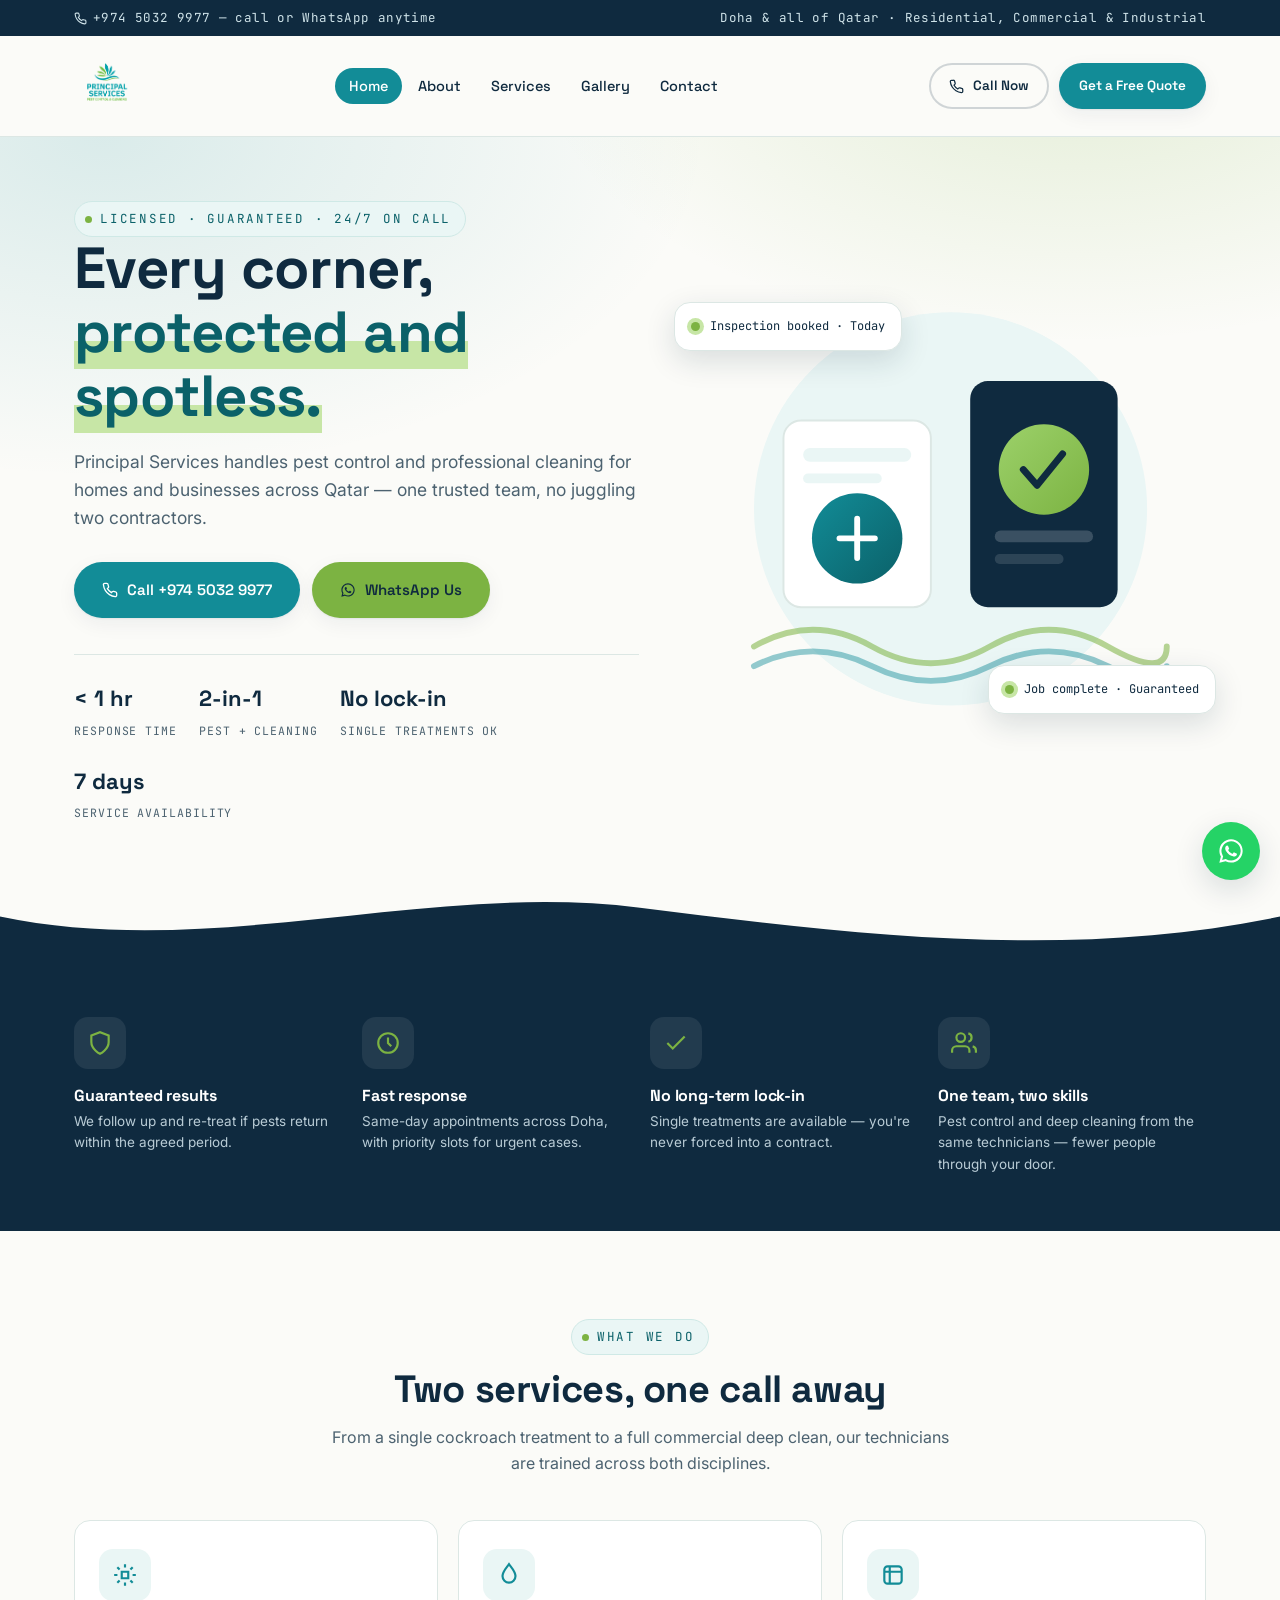
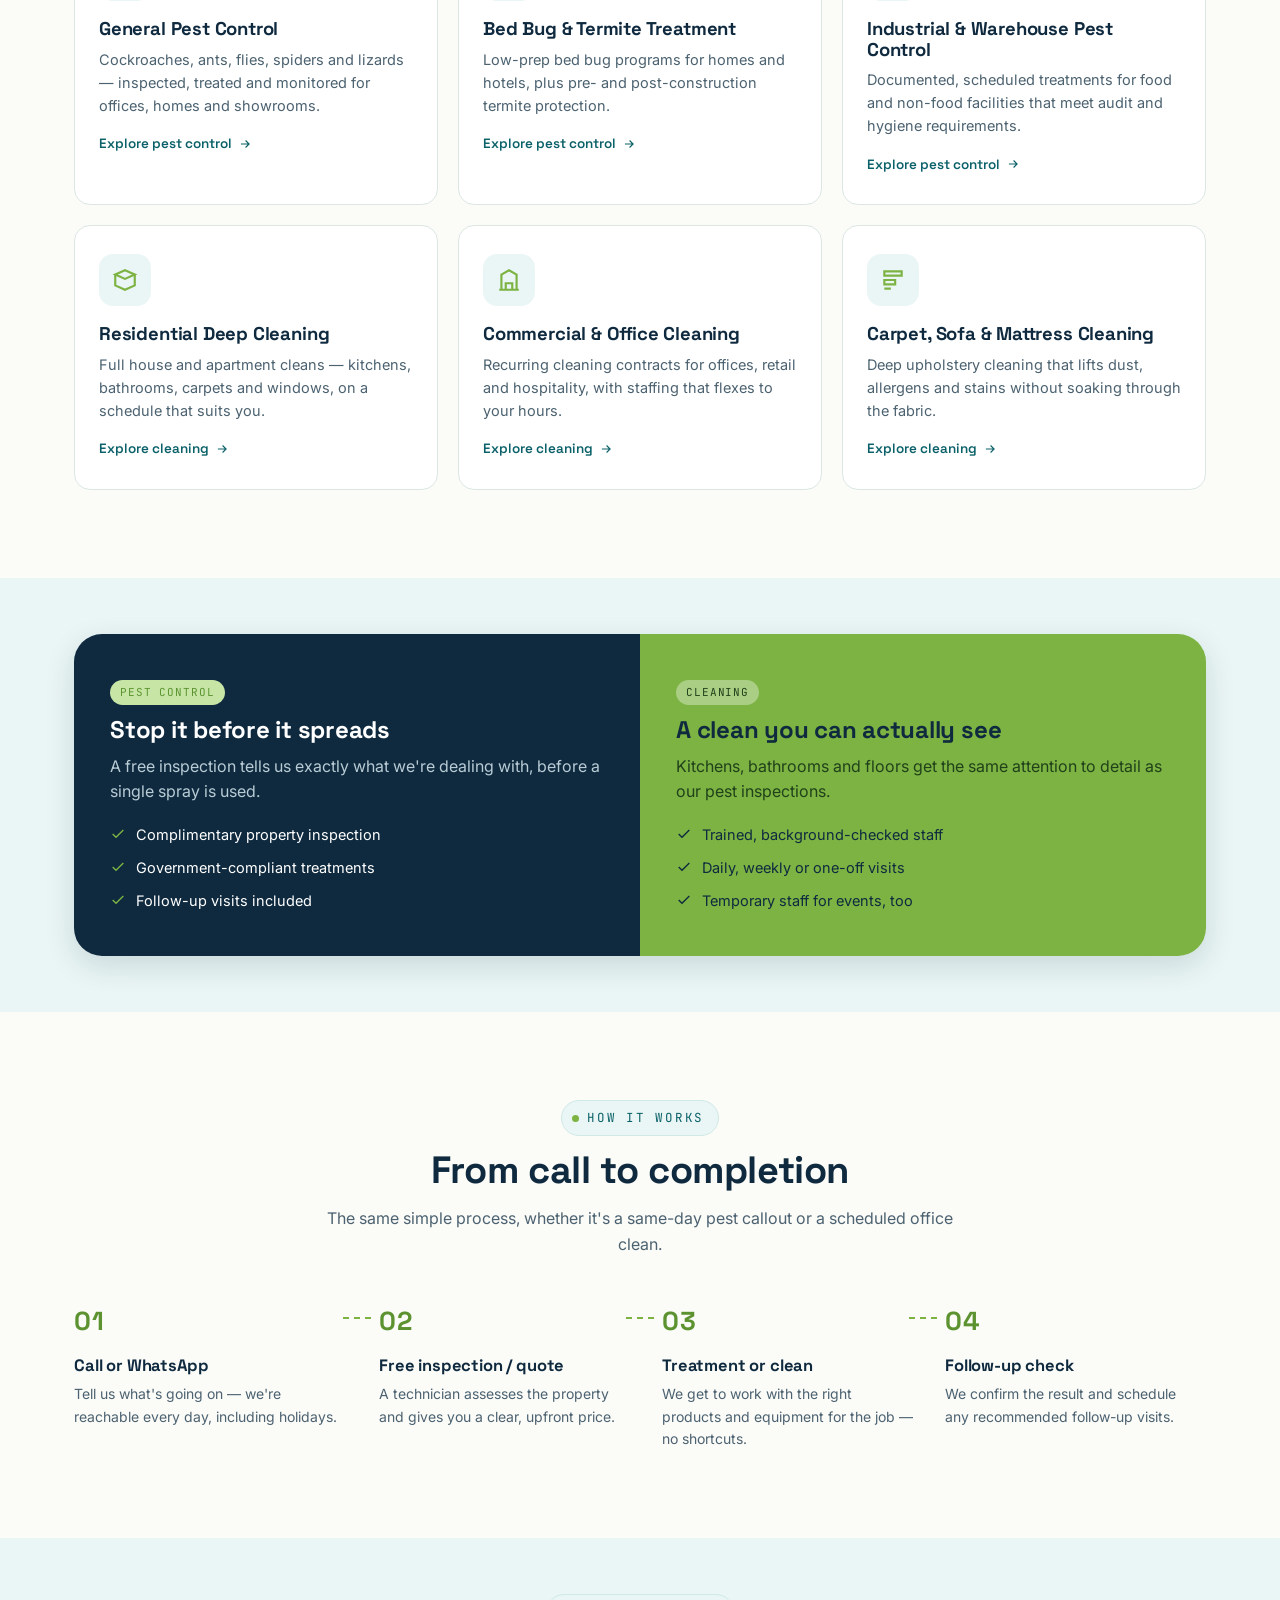
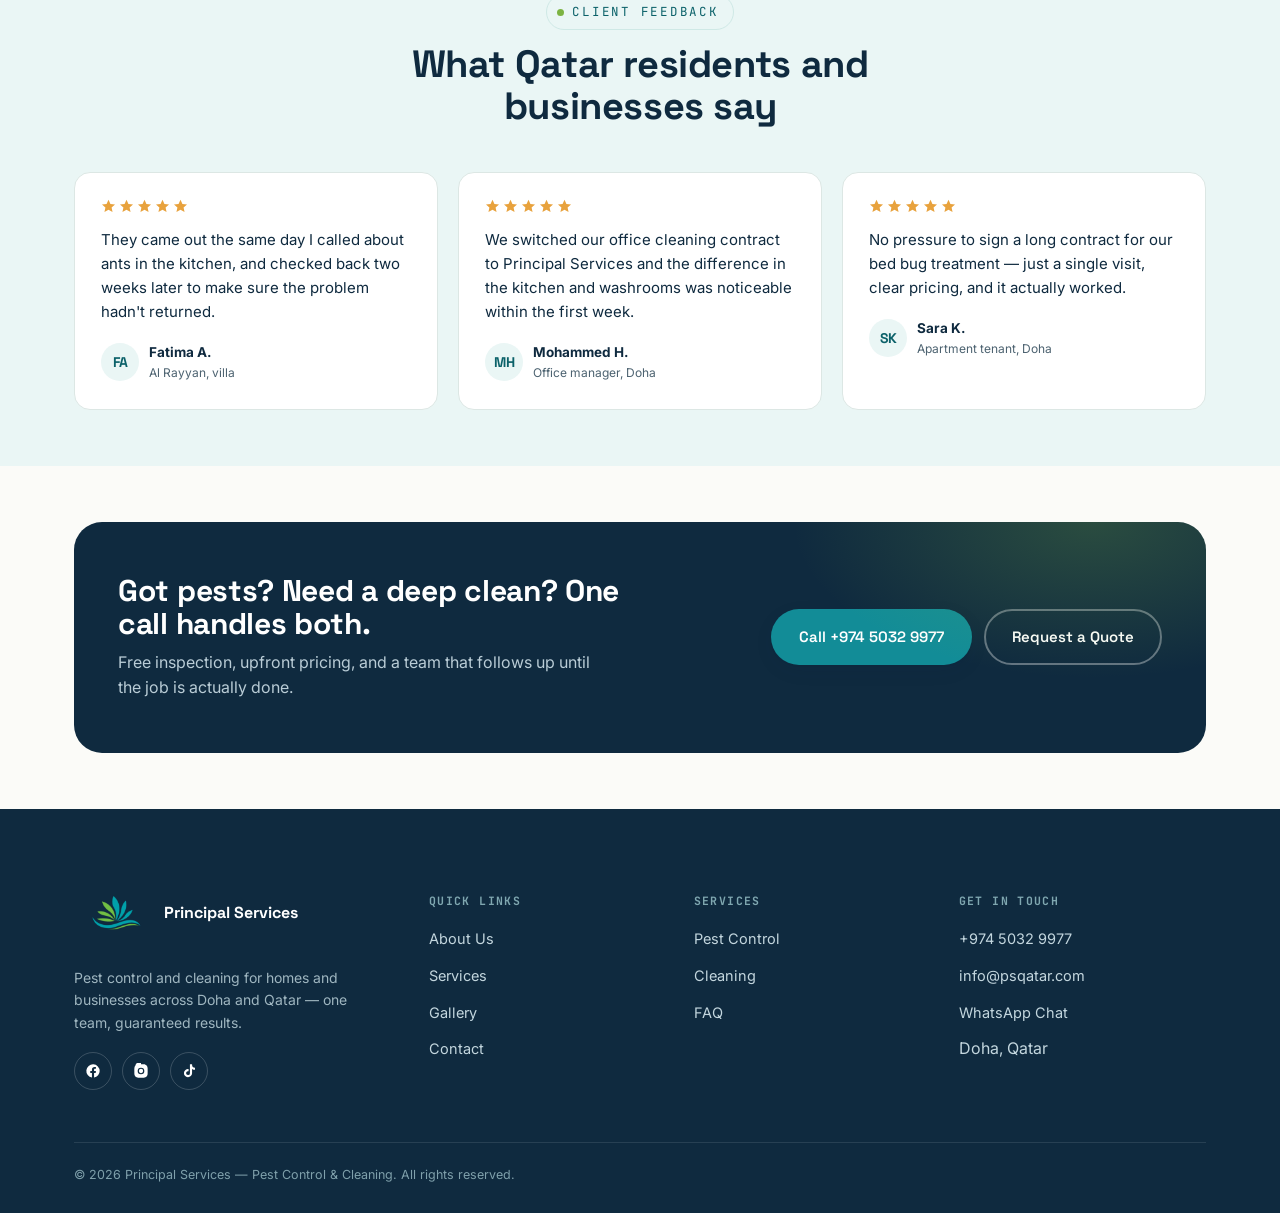
==== commit 8c59abf4: "Comment out footer site attribution Comment out the 'Site by Ocean Developers' text in the footer." ====
--- a/index.html
+++ b/index.html
@@ -367,7 +367,7 @@
     </div>
     <div class="footer-bottom">
       <span>© <span id="year"></span> Principal Services — Pest Control &amp; Cleaning. All rights reserved.</span>
-      <span>Site by Ocean Developers</span>
+      <!--<span>Site by Ocean Developers</span>-->
     </div>
   </div>
 </footer>
